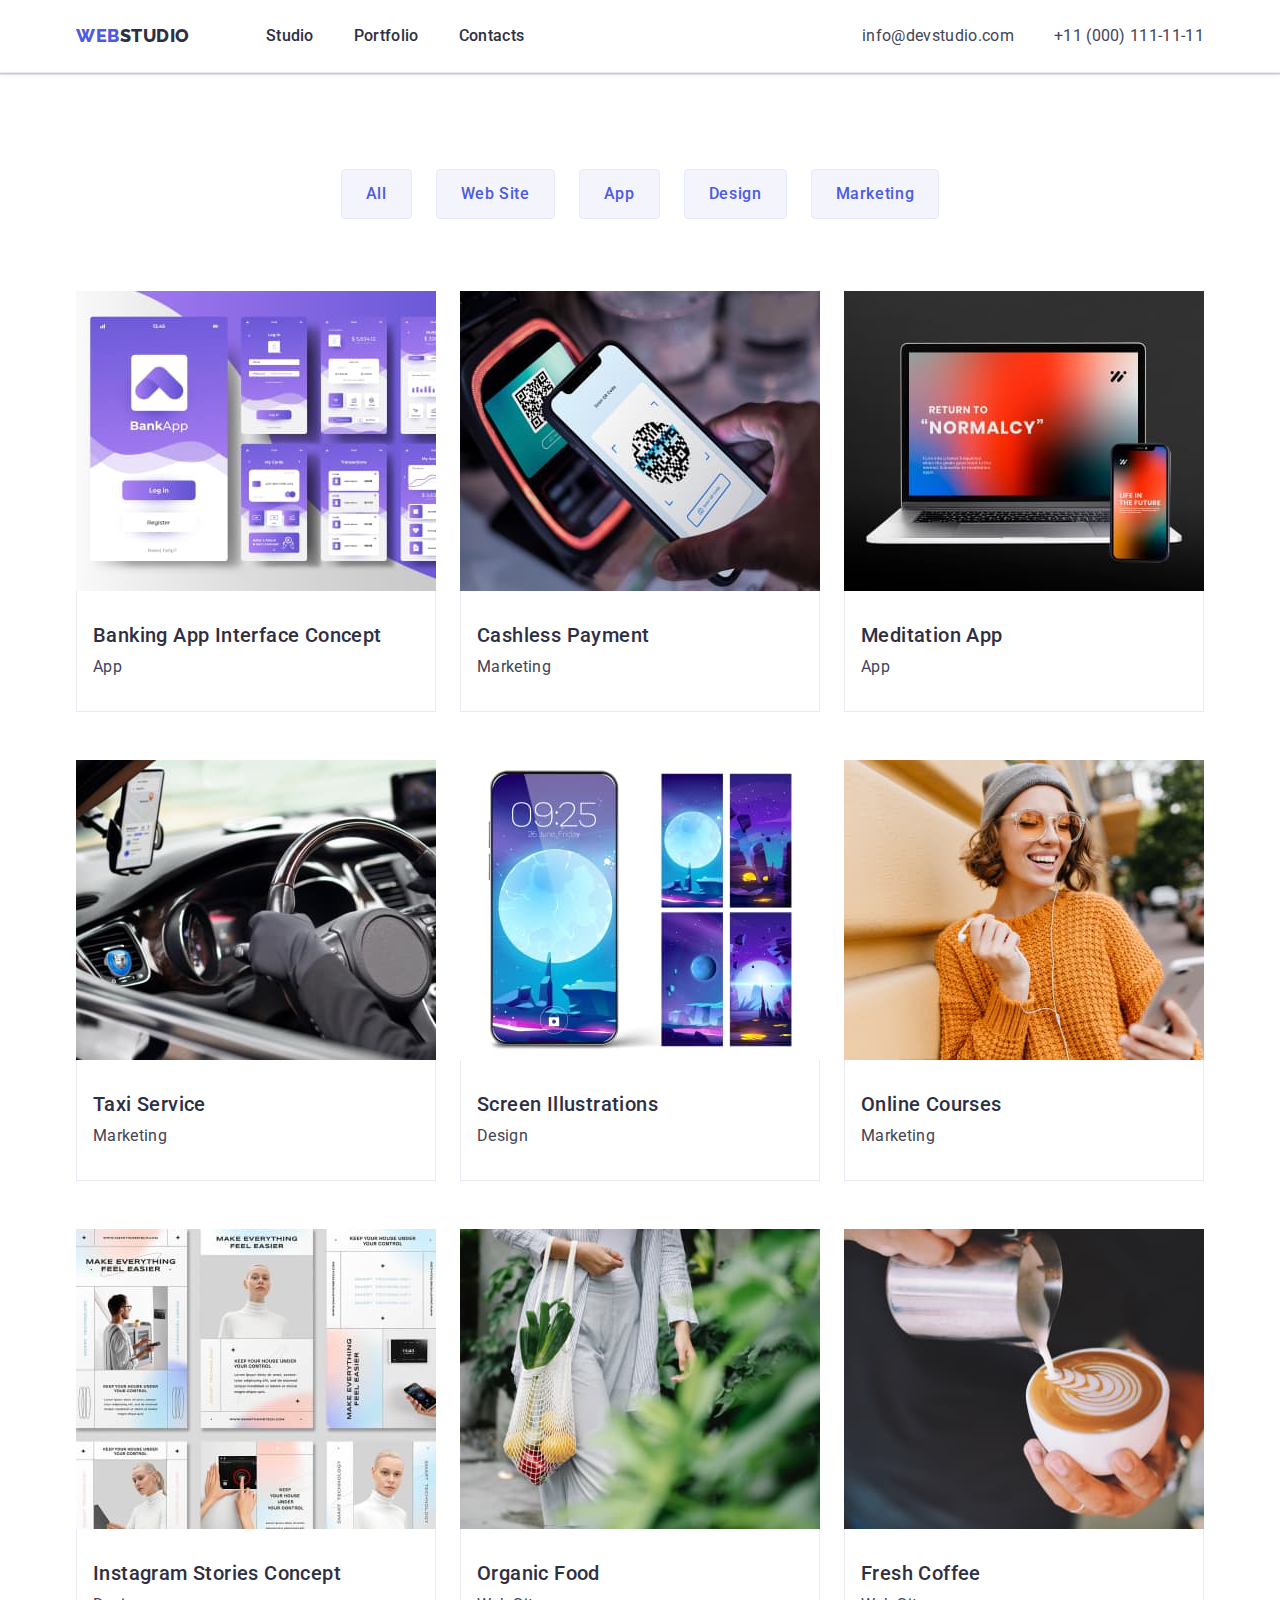
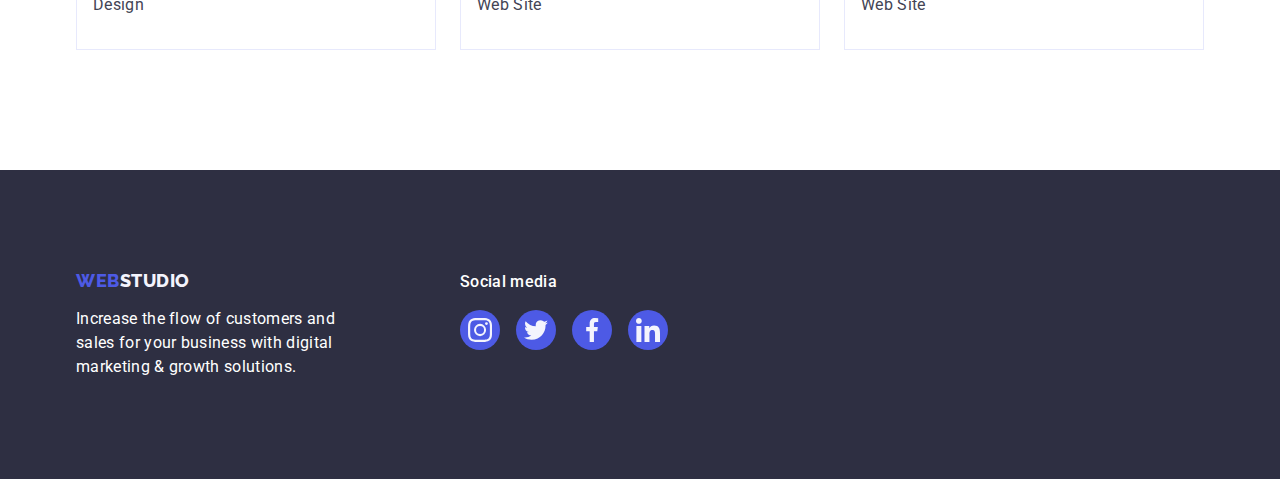
==== portfolio.html @ ccfcde5a "Initial commit" ====
<!DOCTYPE html>
<html lang="en">
  <head>
    <meta charset="UTF-8" />
    <meta http-equiv="X-UA-Compatible" content="IE=edge" />
    <meta name="viewport" content="width=device-width, initial-scale=1.0" />
    <title>Document</title>
    <link
      href="https://cdnjs.cloudflare.com/ajax/libs/modern-normalize/1.1.0/modern-normalize.min.css"
      rel="stylesheet"
    />
    <link rel="preconnect" href="https://fonts.googleapis.com" />
    <link rel="preconnect" href="https://fonts.gstatic.com" crossorigin />
    <link
      href="https://fonts.googleapis.com/css2?family=Raleway:wght@800&family=Roboto:wght@400;500;700;900&display=swap"
      rel="stylesheet"
    />
    <link rel="stylesheet" href="./css/styles.css" />
  </head>
  <body>
    <header class="page-header">
      <div class="container nav-auth">
        <nav class="nav-auth">
          <a href="./index.html" class="logo link">
            Web<span class="logosp">Studio</span></a
          >
          <ul class="site-nav list">
            <li class="item">
              <a href="./index.html" class="navigation link">Studio</a>
            </li>

            <li class="item">
              <a href="./portfolio.html" class="navigation link">Portfolio</a>
            </li>
            <li class="item">
              <a href="" class="navigation link">Contacts</a>
            </li>
          </ul>
        </nav>
        <address class="nav-auth add">
          <ul class="auth-nav list">
            <li class="item">
              <a href="mailto:info@devstudio.com" class="auth link"
                >info@devstudio.com</a
              >
            </li>
            <li class="item">
              <a href="tel:+110001111111" class="auth link"
                >+11 (000) 111-11-11</a
              >
            </li>
          </ul>
        </address>
      </div>
    </header>
    <!-- Main-сontent  -->
    <main>
      <section class="section-main-portfolio">
        <div class="container">
          <h1 class="visually-hidden">Filters</h1>
          <ul class="list-button list">
            <li><button type="button" class="filters-button">All</button></li>
            <li>
              <button type="button" class="filters-button">Web Site</button>
            </li>
            <li><button type="button" class="filters-button">App</button></li>
            <li>
              <button type="button" class="filters-button">Design</button>
            </li>
            <li>
              <button type="button" class="filters-button">Marketing</button>
            </li>
          </ul>

          <ul class="portfolio-list list">
            <li class="item">
              <a href="" class="photo-link link">
                <img
                  class="image"
                  src="./images/portfolio/portfolio-Banking-App.jpg"
                  alt="App Interface"
                  width="360"
                  height="300"
                />
                <div class="application-categories">
                  <h2 class="portfolioname">Banking App Interface Concept</h2>
                  <p class="portfolioparagraph">App</p>
                </div>
              </a>
            </li>
            <li class="item">
              <a href="" class="photo-link link"
                ><img
                  class="image"
                  src="./images/portfolio/portfolio-Payment.jpg"
                  alt="Payment"
                  width="360"
                  height="300"
                />
                <div class="application-categories">
                  <h2 class="portfolioname">Cashless Payment</h2>
                  <p class="portfolioparagraph">Marketing</p>
                </div></a
              >
            </li>
            <li class="item">
              <a href="" class="photo-link link"
                ><img
                  class="image"
                  src="./images/portfolio/portfolio-Meditation-App.jpg"
                  alt="App Meditation"
                  width="360"
                  height="300"
                />
                <div class="application-categories">
                  <h2 class="portfolioname">Meditation App</h2>
                  <p class="portfolioparagraph">App</p>
                </div></a
              >
            </li>
            <li class="item">
              <a href="" class="photo-link link"
                ><img
                  class="image"
                  src="./images/portfolio/portfolio-Taxi-Service.jpg"
                  alt="Taxi Service"
                  width="360"
                  height="300"
                />
                <div class="application-categories">
                  <h2 class="portfolioname">Taxi Service</h2>
                  <p class="portfolioparagraph">Marketing</p>
                </div></a
              >
            </li>
            <li class="item">
              <a href="" class="photo-link link"
                ><img
                  class="image"
                  src="./images/portfolio/portfolio-Screen.jpg"
                  alt="Screen Illustrations"
                  width="360"
                  height="300"
                />
                <div class="application-categories">
                  <h2 class="portfolioname">Screen Illustrations</h2>
                  <p class="portfolioparagraph">Design</p>
                </div></a
              >
            </li>
            <li class="item">
              <a href="" class="photo-link link"
                ><img
                  class="image"
                  src="./images/portfolio/portfolio-Courses.jpg"
                  alt="Courses"
                  width="360"
                  height="300"
                />
                <div class="application-categories">
                  <h2 class="portfolioname">Online Courses</h2>
                  <p class="portfolioparagraph">Marketing</p>
                </div></a
              >
            </li>
            <li class="item">
              <a href="" class="photo-link link"
                ><img
                  class="image"
                  src="./images/portfolio/portfolio-Instagram-Stories.jpg"
                  alt="Instagram Stories"
                  width="360"
                  height="300"
                />
                <div class="application-categories">
                  <h2 class="portfolioname">Instagram Stories Concept</h2>
                  <p class="portfolioparagraph">Design</p>
                </div></a
              >
            </li>
            <li class="item">
              <a href="" class="photo-link link"
                ><img
                  class="image"
                  src="./images/portfolio/portfolio-Food.jpg"
                  alt="Food"
                  width="360"
                  height="300"
                />
                <div class="application-categories">
                  <h2 class="portfolioname">Organic Food</h2>
                  <p class="portfolioparagraph">Web Site</p>
                </div></a
              >
            </li>
            <li class="item">
              <a href="" class="photo-link link"
                ><img
                  class="image"
                  src="./images/portfolio/portfolio-Coffee.jpg"
                  alt="Coffee"
                  width="360"
                />
                <div class="application-categories">
                  <h2 class="portfolioname">Fresh Coffee</h2>
                  <p class="portfolioparagraph">Web Site</p>
                </div></a
              >
            </li>
          </ul>
        </div>
      </section>
    </main>

    <!-- footer  -->
    <footer class="footer">
      <div class="container footer-container">
        <div class="one-footer-container">
          <a href="./index.html" class="footer-logo link"
            >Web<span class="footer-span">Studio</span></a
          >
          <p class="footer-paragraph">
            Increase the flow of customers and sales for your business with
            digital marketing & growth solutions.
          </p>
        </div>
        <div class="social-container">
          <p class="social-footer">Social media</p>
          <ul class="list-icon-footer list">
            <li class="footer-list-icon">
              <a href="" class="icon-footer link">
                <svg class="icon-company-footer" width="24" height="24">
                  <use href="./images/icons.svg#instagram"></use>
                </svg>
              </a>
            </li>
            <li class="footer-list-icon">
              <a href="" class="icon-footer link">
                <svg class="icon-company-footer" width="24" height="24">
                  <use class="" href="./images/icons.svg#twitter"></use>
                </svg>
              </a>
            </li>
            <li class="footer-list-icon">
              <a href="" class="icon-footer link">
                <svg class="icon-company-footer" width="24" height="24">
                  <use href="./images/icons.svg#facebook"></use>
                </svg>
              </a>
            </li>
            <li class="footer-list-icon">
              <a href="" class="icon-footer link">
                <svg class="icon-company-footer" width="24" height="24">
                  <use href="./images/icons.svg#linkedin"></use>
                </svg>
              </a>
            </li>
          </ul>
        </div>
      </div>
    </footer>
  </body>
</html>
---- css/styles.css ----
:root {
  /* білий колір і задивка стор #ffffff */
  --white-kolor: #ffffff;

  /* колір основного тексту і заливка  #2E2F42 */
  --title-text-color: #2e2f42;

  /* колір другорядного тексту #434455 */
  --secondary-text-color: #434455;

  /* синя кнопка і веб IRIS color #4D5AE5 */
  --iris-web: #4d5ae5;
  /* button for portfolio#404BBF */
  --ocean-color: #404bbf;
  /* hover and focus */
  --hover-focus: #404bbf;
  /* colors footer studio  #F4F4FD;*/
  --color-text-p: #f4f4fd;
  /* border #E7E9FC */
  --border-button: #e7e9fc;
  /* icon color  #f4f4fd */
  --icona-fill: #f4f4fd;
  /* color #8e8f99 */
  --light-stele: #8e8f99;
}

body {
  background-color: #ffffff;
  color: var(--secondary-text-color);
  font-family: 'Roboto', sans-serif;
}

h1,
h2,
h3,
p {
  margin-top: 0;
  margin-bottom: 0;
}

ul,
ol {
  margin-top: 0;
  margin-bottom: 0;
  margin-left: 0;
}

img {
  display: block;
}

/* утиліти */

.link {
  text-decoration: none;
}
.list {
  list-style: none;
  /*  */
  padding: 0;
  margin: 0;
}
.container {
  margin-left: auto;
  margin-right: auto;
  width: 1158px;
  padding-left: 15px;
  padding-right: 15px;
  /* outline: 2px solid tomato; */
}

.visually-hidden {
  position: absolute;
  white-space: nowrap;
  width: 1px;
  height: 1px;
  overflow: hidden;
  border: 0;
  padding: 0;
  clip: rect(0 0 0 0);
  clip-path: inset(50%);
  margin: -1px;
}

/* section */
.section {
  padding-top: 120px;
  padding-bottom: 120px;
}
.no-padding {
  padding-top: 0;
  padding-bottom: 0;
}

/*  хедер логотип */
.logo {
  display: block;
  padding-top: 24px;
  padding-bottom: 24px;
  margin-right: 76px;

  color: var(--iris-web);
  font-family: 'Raleway', sans-serif;
  font-weight: 800;
  font-size: 18px;
  line-height: 1.17;
  align-items: center;
  letter-spacing: 0.03em;
  text-transform: uppercase;
}

.logosp {
  color: var(--title-text-color);
}

/* navigation header */

/* задаєм гнучкості контейнеру */
.site-nav {
  display: flex;
  gap: 40px;
}

/* надаєм значення всім крім останнього( крайня геометрія)  
.site-nav .item:not(:last-child) {
  margin-right: 40px;
} */

/* олдівський метод (сусідство) */
/* .site-nav .item + .item {
  margin-left: 40px;
} */

.navigation {
  display: block;
  padding-top: 24px;
  padding-bottom: 24px;

  color: var(--title-text-color);
  font-weight: 500;
  font-size: 16px;
  line-height: 1.5;
  letter-spacing: 0.02em;
}

.navigation:hover,
.navigation:focus {
  color: var(--hover-focus);
}

.add {
  font-style: normal;
  margin-left: auto;
}

.auth-nav {
  display: flex;
  gap: 40px;
}
/* .auth-nav .item + .item {
  margin-left: 40px;
} */
.auth {
  display: block;
  padding-top: 24px;
  padding-bottom: 24px;

  color: var(--secondary-text-color);
  font-size: 16px;
  line-height: 1.5;
  letter-spacing: 0.02em;
}
.auth:focus,
.auth:hover {
  color: var(--hover-focus);
}

.nav-auth {
  display: flex;
  align-items: center;
}

/* page-header */
.page-header {
  background-color: var(--white-kolor);
  border-bottom: 1px solid #e7e9fc;
  box-shadow: 0px 2px 1px rgba(46, 47, 66, 0.08),
    0px 1px 1px rgba(46, 47, 66, 0.16), 0px 1px 6px rgba(46, 47, 66, 0.08);
}

/* section1 (hero) */

.hero {
  max-width: 1440px;
  height: 600px;

  background-image: linear-gradient(
      rgba(46, 47, 66, 0.7),
      rgba(46, 47, 66, 0.7)
    ),
    url(../images/doing/people-office-hero.jpg);
  margin: 0 auto;

  /* не зменшується при стисканні сторінки  */
  background-size: cover;
  /* не повторяється при стисканні сторінки */
  background-repeat: no-repeat;
  /* розміщення центру картинки  по центру блока  */
  background-position: center;

  background-color: var(--title-text-color);
  text-align: center;
  padding: 188px 0 188px 0;
}

.hero-name {
  color: var(--white-kolor);
  font-weight: 700;
  font-size: 56px;
  line-height: 1.07;
  text-align: center;
  letter-spacing: 0.02em;
  /*  */
  margin-top: 0;
  margin-bottom: 48px;
  max-width: 496px;
  margin-left: auto;
  margin-right: auto;
}

.hero-button {
  background-color: var(--iris-web);
  color: var(--white-kolor);
  font-family: 'Roboto', sans-serif;
  font-weight: 500;
  font-size: 16px;
  line-height: 1.5;
  letter-spacing: 0.04em;
  cursor: pointer;
  /*  */
  display: block;
  text-align: center;
  border: none;
  padding: 16px 36px;
  min-width: 169px;
  height: 56px;
  margin-left: auto;
  margin-right: auto;
  border-radius: 4px;
  box-shadow: 0px 4px 4px rgba(0, 0, 0, 0.15);
}

.hero-button:focus,
.hero-button:hover {
  background-color: var(--hover-focus);
}

/* section 2 */

.section-two {
  padding: 188px 0 188px 0;
}

.h-hidden {
  color: var(--title-text-color);
  font-style: normal;
}

/* svg image */

.icon-bg {
  display: flex;
  justify-content: center;
  align-items: center;
  height: 112px;

  background-color: var(--color-text-p);
  border-radius: 4px;
  margin-bottom: 8px;
}

.list-combination {
  width: 264px;
  flex-basis: calc((100% - 72px) / 4);
}

.list-section-two {
  display: flex;
  gap: 24px;
}

/* .list-section-two .item + .item {
  margin-left: 28px;
} */

.list-title {
  color: var(--title-text-color);
  font-weight: 500;
  font-size: 20px;
  line-height: 1.2;
  letter-spacing: 0.02em;
  /*  */
  margin-top: 0;
  margin-bottom: 8px;
}
.list-paragraph {
  color: var(--secondary-text-color);
  font-size: 16px;
  line-height: 1.5;
  letter-spacing: 0.02em;
  /*  */
  margin-top: 0;
  margin-bottom: 0;
}

/* іконка вище svg */
/* .list-combination::before {
  content: "";
  display: block;
  height: 112px;
  width: 264px;
  background-color: var(--color-text-p);
  

  background-repeat: no-repeat;
  background-position: center;
  background-size: 64px;
}

.icon-antena::before {
  background-image: url(../images/icons-svg/antenna.svg);
}

.icon-cloc::before {
  background-image: url(../images/icons-svg/clock.svg);
}

.icon-diagram::before {
  background-image: url(../images/icons-svg/diagram.svg);
}

.icon-astronaut::before {
  background-image: url(../images/icons-svg/astronaut.svg);
} */

/* section3 */

.aboutus {
  padding-top: 0;
}
.aboutus-name {
  margin-bottom: 72px;

  color: var(--title-text-color);
  font-weight: 700;
  font-size: 36px;
  line-height: 1.11;
  text-align: center;
  letter-spacing: 0.02em;
  text-transform: capitalize;
  /*  */
  margin-top: 0;
  margin-bottom: 72px;
}

.list-card {
  display: flex;
  gap: 24px;
}

.list-lists {
  border: 1px solid #e7e9fc;
  width: 360px;
  flex-basis: calc((100% - 48px) / 3);
}

/* section4 */

.list-people {
  display: flex;
  gap: 24px;
}

.team {
  background-color: var(--color-text-p);
}
.team-list {
  box-shadow: 0px 1px 6px rgba(46, 47, 66, 0.08),
    0px 1px 1px rgba(46, 47, 66, 0.16), 0px 2px 1px rgba(46, 47, 66, 0.08);
  background-color: var(--white-kolor);
  flex-basis: calc((100% - 72px) / 4);

  border-radius: 0 0 4px 4px;
}

.team-our {
  color: var(--title-text-color);
  font-weight: 700;
  font-size: 36px;
  line-height: 1.11;
  text-align: center;
  letter-spacing: 0.02em;
  text-transform: capitalize;
  margin-top: 0;
  margin-bottom: 72px;
}

.data {
  padding: 32px 0;
}

.team-name {
  text-align: center;
  color: var(--title-text-color);
  font-weight: 500;
  font-size: 20px;
  line-height: 1.2;
  text-align: center;
  letter-spacing: 0.02em;
  margin-top: 0;
  margin-bottom: 8px;
}
.team-paragraph {
  text-align: center;
  color: var(--secondary-text-color);
  font-size: 16px;
  line-height: 1.5;
  text-align: center;
  letter-spacing: 0.02em;
  margin-top: 0;

  margin-bottom: 8px;
}

.icona {
  fill: var(--icona-fill);
}

.lisct-icon {
  width: 40px;
  height: 40px;
}

.social-icon {
  fill: var(--icona-fill);
}

.link-icon {
  display: flex;
  justify-content: center;
  align-items: center;
  width: 40px;
  height: 40px;
  border-radius: 50%;
  background-color: var(--iris-web);
  cursor: pointer;
}

.link-icon:hover,
.link-icon:focus {
  background-color: var(--ocean-color);
}

.social-list {
  display: flex;
  gap: 24px;
  justify-content: center;
}

/* section 5 */

.customers-name {
  color: var(--title-text-color);
  font-style: normal;
  font-weight: 700;
  font-size: 36px;
  line-height: 1.1;
  text-align: center;
  letter-spacing: 0.02em;
  margin-bottom: 72px;
}

.list-logotype-company {
  display: flex;
  gap: 24px;
}

.company-list {
  width: calc((100% - 120px) / 6);
  height: 88px;
}

.company-icon-link {
  display: flex;
  width: 168px;
  /* height: 88px; */
  height: 100%;
  width: 100%;
  justify-content: center;
  align-items: center;
  border: 1px solid var(--light-stele);
  border-radius: 4px;
  color: var(--light-stele);
}
.company-icon-link:hover,
.company-icon-link:focus {
  color: var(--hover-focus);
  border-color: var(--hover-focus);
}

.company-icon {
  /* fill: var(--light-stele); */
  fill: currentColor;
}

.company-icon:hover,
.company-icon:focus {
  fill: var(--hover-focus);
}

/*---- FOOTER---- */

.footer {
  background-color: var(--title-text-color);
  padding-top: 100px;
  padding-bottom: 100px;
}
.one-footer-container {
  margin-right: 120px;
}
.footer-container {
  display: flex;
  align-items: baseline;
}

.footer-logo {
  display: inline-block;
  margin-bottom: 16px;

  color: var(--iris-web);
  font-family: 'Raleway', sans-serif;
  font-weight: 800;
  font-size: 18px;
  line-height: 1.17;
  /* display: flex; */
  align-items: center;
  letter-spacing: 0.03em;
  text-transform: uppercase;
  padding-top: 0;
  padding-bottom: 0;
}

.footer-span {
  color: var(--color-text-p);
}

.footer-paragraph {
  display: flex;
  color: var(--white-kolor);
  font-size: 16px;
  line-height: 1.5;
  letter-spacing: 0.02em;
  margin-top: 0;
  margin-bottom: 0;
  max-width: 264px;
}

/* div social */

.social-footer {
  color: var(--white-kolor);
  font-style: normal;
  font-weight: 500;
  font-size: 16px;
  line-height: 1.5;
  letter-spacing: 0.02em;
  margin-bottom: 16px;
}

.footer-list-icon {
  width: 40px;
  height: 40px;
}

.list-icon-footer {
  display: flex;
  gap: 16px;
}

.icon-company-footer {
  fill: var(--icona-fill);
}

.icon-footer {
  display: flex;
  justify-content: center;
  align-items: center;
  width: 100%;
  height: 100%;
  border-radius: 50%;
  background-color: #4d5ae5;
}

.icon-footer:hover,
.icon-footer:focus {
  background-color: #31d0aa;
}

/* PORTFOLIO */
/* button */

.section-main-portfolio {
  padding: 96px 0 120px 0;
}

.list-button {
  display: flex;
  justify-content: center;
  column-gap: 24px;
  margin-bottom: 72px;
}

.filters-button {
  display: block;
  padding: 12px 24px;
  border-radius: 4px;
  border: 1px solid var(--border-button);

  background-color: var(--color-text-p);
  color: var(--iris-web);
  font-family: 'Roboto', sans-serif;
  font-weight: 500;
  font-size: 16px;
  line-height: 1.5;
  align-items: center;
  letter-spacing: 0.04em;
  cursor: pointer;
}
.filters-button:hover,
.filters-button:focus {
  background-color: var(--ocean-color);
  color: var(--white-kolor);
  border-color: transparent;
  box-shadow: 0px 3px 1px rgba(0, 0, 0, 0.1), 0px 2px 1px rgba(0, 0, 0, 0.08),
    0px 2px 2px rgba(0, 0, 0, 0.12);
}

/* .list-button .filters-button + .filters-button {
  margin-left: 24px;
} */

.portfolio-list {
  display: flex;
  row-gap: 48px;
  column-gap: 24px;

  flex-wrap: wrap;
}
.portfolio-list .item {
  /* width: 360px; */
  width: calc((100% - 48px) / 3);
}

.photo-link {
  display: block;
}

.photo-link:hover,
.photo-link:focus {
  box-shadow: 0px 1px 6px rgba(46, 47, 66, 0.08),
    0px 1px 1px rgba(46, 47, 66, 0.16), 0px 2px 1px rgba(46, 47, 66, 0.08);
}

/* кожний третій елемент 
 .portfolio-list .item.item:not(:nth-child(3n)) {
  margin-right: 24px; 
} */

/* останні 3 ел */
.portfolio-list .item.item:nth-last-child(-n + 3) {
  margin-bottom: 0;
}

.application-categories {
  padding: 32px 16px;
  border: 1px solid #e7e9fc;
  border-top: none;
}

.portfolioname {
  margin-bottom: 0;
  margin-top: 0;
  margin-bottom: 8px;

  color: var(--title-text-color);
  font-weight: 500;
  font-size: 20px;
  line-height: 1.2;
  letter-spacing: 0.02em;
}
.portfolioparagraph {
  margin-bottom: 0;
  margin-top: 0;

  color: var(--secondary-text-color);
  font-size: 16px;
  line-height: 1.5;
  letter-spacing: 0.02em;
}
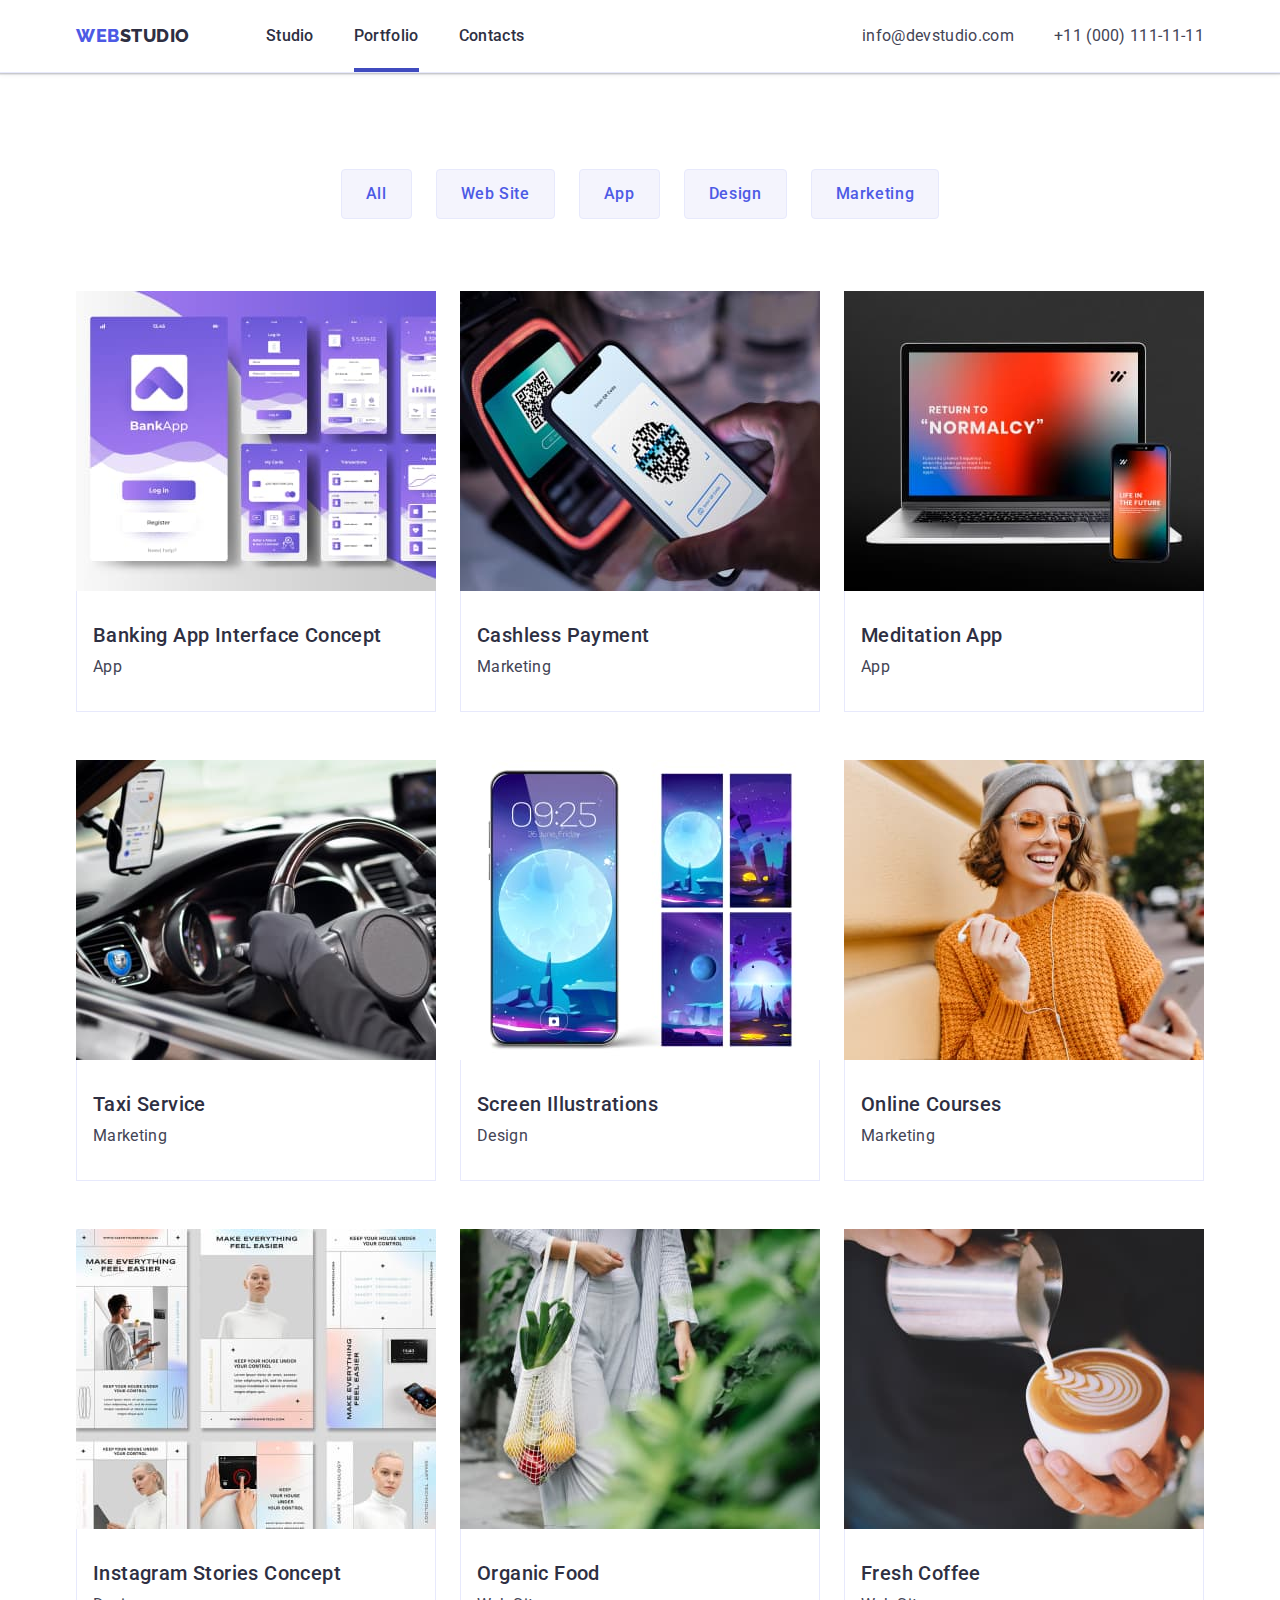
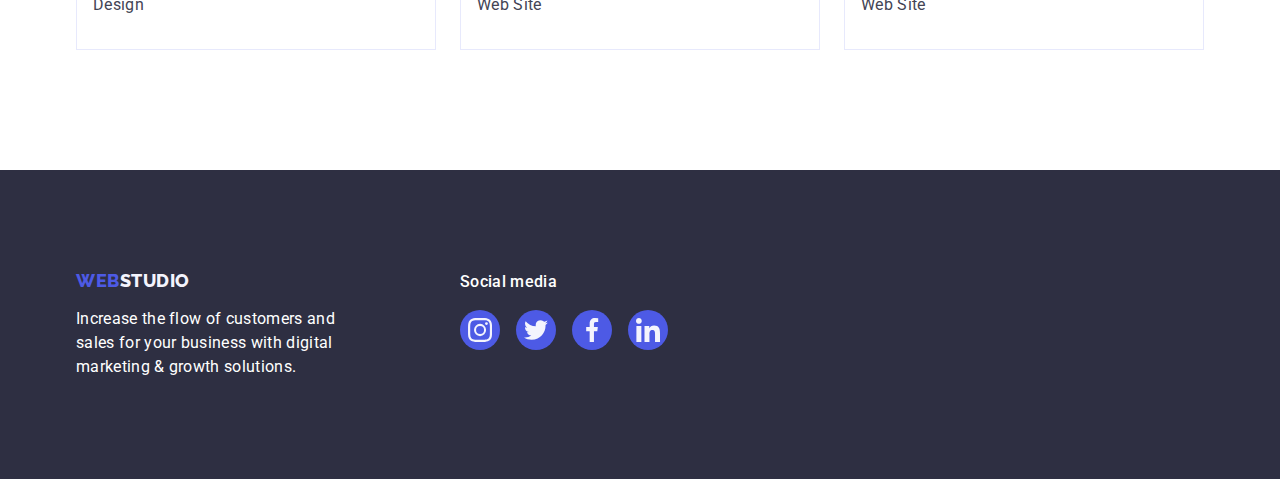
==== commit 63971298: "one push" ====
--- a/portfolio.html
+++ b/portfolio.html
@@ -30,7 +30,9 @@
             </li>
 
             <li class="item">
-              <a href="./portfolio.html" class="navigation link">Portfolio</a>
+              <a href="./portfolio.html" class="navigation portfolio-after link"
+                >Portfolio</a
+              >
             </li>
             <li class="item">
               <a href="" class="navigation link">Contacts</a>
@@ -73,15 +75,22 @@
           </ul>
 
           <ul class="portfolio-list list">
-            <li class="item">
+            <li class="portfolio-team-list item">
               <a href="" class="photo-link link">
-                <img
-                  class="image"
-                  src="./images/portfolio/portfolio-Banking-App.jpg"
-                  alt="App Interface"
-                  width="360"
-                  height="300"
-                />
+                <div class="portfolio-team-wrapper">
+                  <img
+                    src="./images/portfolio/portfolio-Banking-App.jpg"
+                    alt="App Interface"
+                    width="360"
+                    height="300"
+                  />
+                  <p class="overlay">
+                    14 Stylish and User-Friendly App Design Concepts · Task
+                    Manager App · Calorie Tracker App · Exotic Fruit Ecommerce
+                    App · Cloud Storage App
+                  </p>
+                </div>
+
                 <div class="application-categories">
                   <h2 class="portfolioname">Banking App Interface Concept</h2>
                   <p class="portfolioparagraph">App</p>
@@ -91,7 +100,6 @@
             <li class="item">
               <a href="" class="photo-link link"
                 ><img
-                  class="image"
                   src="./images/portfolio/portfolio-Payment.jpg"
                   alt="Payment"
                   width="360"
@@ -106,7 +114,6 @@
             <li class="item">
               <a href="" class="photo-link link"
                 ><img
-                  class="image"
                   src="./images/portfolio/portfolio-Meditation-App.jpg"
                   alt="App Meditation"
                   width="360"
@@ -121,7 +128,6 @@
             <li class="item">
               <a href="" class="photo-link link"
                 ><img
-                  class="image"
                   src="./images/portfolio/portfolio-Taxi-Service.jpg"
                   alt="Taxi Service"
                   width="360"
@@ -136,7 +142,6 @@
             <li class="item">
               <a href="" class="photo-link link"
                 ><img
-                  class="image"
                   src="./images/portfolio/portfolio-Screen.jpg"
                   alt="Screen Illustrations"
                   width="360"
@@ -151,7 +156,6 @@
             <li class="item">
               <a href="" class="photo-link link"
                 ><img
-                  class="image"
                   src="./images/portfolio/portfolio-Courses.jpg"
                   alt="Courses"
                   width="360"
@@ -166,7 +170,6 @@
             <li class="item">
               <a href="" class="photo-link link"
                 ><img
-                  class="image"
                   src="./images/portfolio/portfolio-Instagram-Stories.jpg"
                   alt="Instagram Stories"
                   width="360"
--- a/css/styles.css
+++ b/css/styles.css
@@ -10,18 +10,30 @@
 
   /* синя кнопка і веб IRIS color #4D5AE5 */
   --iris-web: #4d5ae5;
+
   /* button for portfolio#404BBF */
   --ocean-color: #404bbf;
+
   /* hover and focus */
   --hover-focus: #404bbf;
+
   /* colors footer studio  #F4F4FD;*/
   --color-text-p: #f4f4fd;
+
   /* border #E7E9FC */
   --border-button: #e7e9fc;
+
   /* icon color  #f4f4fd */
   --icona-fill: #f4f4fd;
+
   /* color #8e8f99 */
   --light-stele: #8e8f99;
+
+  /* transition-duration 250ms */
+  --transition-duration: 250ms;
+
+  /* timing-function */
+  --timing-function: cubic-bezier(0.4, 0, 0.2, 1);
 }
 
 body {
@@ -135,12 +147,16 @@
   display: block;
   padding-top: 24px;
   padding-bottom: 24px;
-
+  position: relative;
   color: var(--title-text-color);
   font-weight: 500;
   font-size: 16px;
   line-height: 1.5;
   letter-spacing: 0.02em;
+
+  transition-property: color;
+  transition-duration: var(--transition-duration);
+  transition-timing-function: var(--timing-function);
 }
 
 .navigation:hover,
@@ -169,6 +185,10 @@
   font-size: 16px;
   line-height: 1.5;
   letter-spacing: 0.02em;
+
+  transition-property: color;
+  transition-duration: var(--transition-duration);
+  transition-timing-function: var(--timing-function);
 }
 .auth:focus,
 .auth:hover {
@@ -178,6 +198,35 @@
 .nav-auth {
   display: flex;
   align-items: center;
+}
+
+/* studio after */
+
+.studio-after::after {
+  content: '';
+  position: absolute;
+  display: block;
+  bottom: 0;
+  left: 0;
+  width: 100%;
+  height: 4px;
+
+  background: var(--ocean-color);
+  border-radius: 2px;
+}
+
+/* portfolio-after */
+
+.portfolio-after::after {
+  content: '';
+  position: absolute;
+  display: block;
+  left: 0;
+  bottom: 0;
+  width: 100%;
+  height: 4px;
+  background-color: var(--ocean-color);
+  background-repeat: 2px;
 }
 
 /* page-header */
@@ -248,6 +297,10 @@
   margin-right: auto;
   border-radius: 4px;
   box-shadow: 0px 4px 4px rgba(0, 0, 0, 0.15);
+
+  transition-property: background;
+  transition-duration: var(--transition-duration);
+  transition-timing-function: var(--timing-function);
 }
 
 .hero-button:focus,
@@ -454,6 +507,10 @@
   border-radius: 50%;
   background-color: var(--iris-web);
   cursor: pointer;
+
+  transition-property: background;
+  transition-duration: var(--transition-duration);
+  transition-timing-function: var(--timing-function);
 }
 
 .link-icon:hover,
@@ -501,6 +558,10 @@
   border: 1px solid var(--light-stele);
   border-radius: 4px;
   color: var(--light-stele);
+
+  transition-property: color, border-color;
+  transition-duration: var(--transition-duration);
+  transition-timing-function: var(--timing-function);
 }
 .company-icon-link:hover,
 .company-icon-link:focus {
@@ -599,12 +660,97 @@
   height: 100%;
   border-radius: 50%;
   background-color: #4d5ae5;
+
+  transition-property: background;
+  transition-duration: var(--transition-duration);
+  transition-timing-function: var(--timing-function);
 }
 
 .icon-footer:hover,
 .icon-footer:focus {
   background-color: #31d0aa;
 }
+
+/* ----- Modal window ----- */
+
+.backdrop {
+  position: fixed;
+  top: 0;
+  left: 0;
+  z-index: 200;
+  width: 100%;
+  height: 100%;
+  background-color: rgba(46, 47, 66, 0.4);
+
+  transition-property: opacity, visibility;
+  transition-duration: var(--transition-duration), var(--transition-duration);
+  transition-timing-function: var(--timing-function), var(--timing-function);
+}
+
+.backdrop.is-hidden {
+  /* буде повністю прозорий */
+  opacity: 0;
+  /* щоб приховати вікно */
+  visibility: hidden;
+  /* кліки мишки проходять крізь елемент */
+  pointer-events: none;
+}
+
+.modal {
+  position: absolute;
+  top: 50%;
+  left: 50%;
+  transform: translate(-50%, -50%);
+
+  width: 408px;
+  height: 576px;
+  background-color: #fcfcfc;
+  box-shadow: 0px 1px 1px rgba(0, 0, 0, 0.14), 0px 1px 3px rgba(0, 0, 0, 0.12),
+    0px 2px 1px rgba(0, 0, 0, 0.2);
+  border-radius: 4px;
+}
+
+.button-window {
+  position: absolute;
+  top: 24px;
+  right: 24px;
+
+  padding: 0;
+  border: none;
+  background-color: #e7e9fc;
+  display: flex;
+  justify-content: center;
+  align-items: center;
+  cursor: pointer;
+
+  border-radius: 50%;
+  border: 1px solid rgba(0, 0, 0, 0.1);
+  width: 24px;
+  height: 24px;
+
+  transition-property: background;
+  transition-duration: var(--transition-duration);
+  transition-timing-function: var(--timing-function);
+}
+
+.button-window:hover,
+.button-window:focus {
+  background-color: var(--ocean-color);
+}
+
+.icon-button-close {
+  fill: #2e2f42;
+
+  transition-property: fill;
+  transition-duration: var(--transition-duration);
+  transition-timing-function: var(--timing-function);
+}
+
+.button-window:hover .icon-button-close,
+.button-window:focus .icon-button-close {
+  fill: var(--white-kolor);
+}
+/* ----- Modal window ----- */
 
 /* PORTFOLIO */
 /* button */
@@ -635,7 +781,12 @@
   align-items: center;
   letter-spacing: 0.04em;
   cursor: pointer;
-}
+
+  transition-property: background, color, border-color, box-shadow;
+  transition-duration: var(--transition-duration);
+  transition-timing-function: var(--timing-function);
+}
+
 .filters-button:hover,
 .filters-button:focus {
   background-color: var(--ocean-color);
@@ -707,3 +858,37 @@
   line-height: 1.5;
   letter-spacing: 0.02em;
 }
+/* ------- overlay------ */
+
+.portfolio-team-wrapper {
+  position: relative;
+  overflow: hidden;
+}
+
+.overlay {
+  position: absolute;
+  top: 0;
+  left: 0;
+  width: 100%;
+  height: 100%;
+  transform: translate(0, 100%);
+
+  background-color: #4d5ae5;
+  color: var(--color-text-p);
+  padding: 40px 32px 0 32px;
+  font-style: normal;
+  font-size: 16px;
+  line-height: 1.5;
+  letter-spacing: 0.02em;
+
+  transition-property: transform;
+  transition-duration: var(--transition-duration);
+  transition-timing-function: var(--timing-function);
+}
+
+.photo-link:hover .overlay,
+.photo-link:focus .overlay {
+  transform: translate(0, 0);
+  transition-duration: var(--transition-duration);
+  transition-timing-function: var(--timing-function);
+}
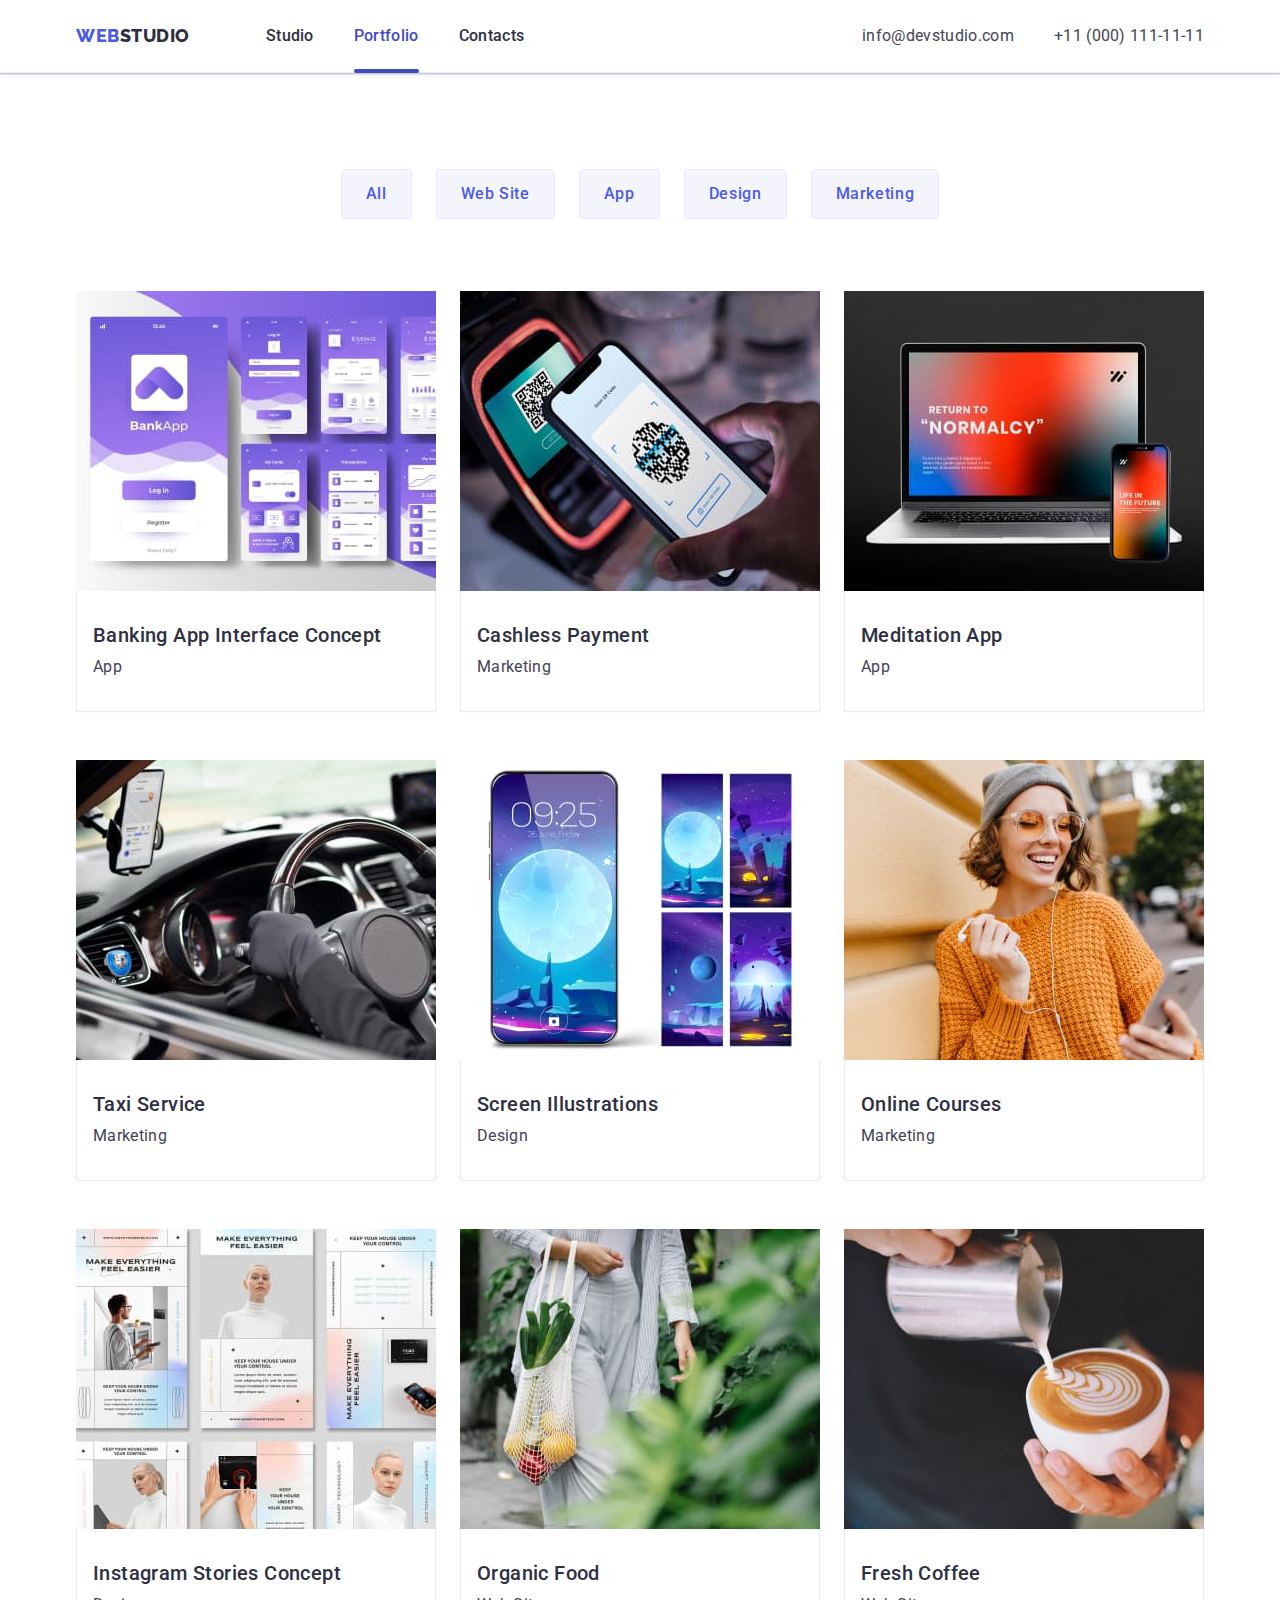
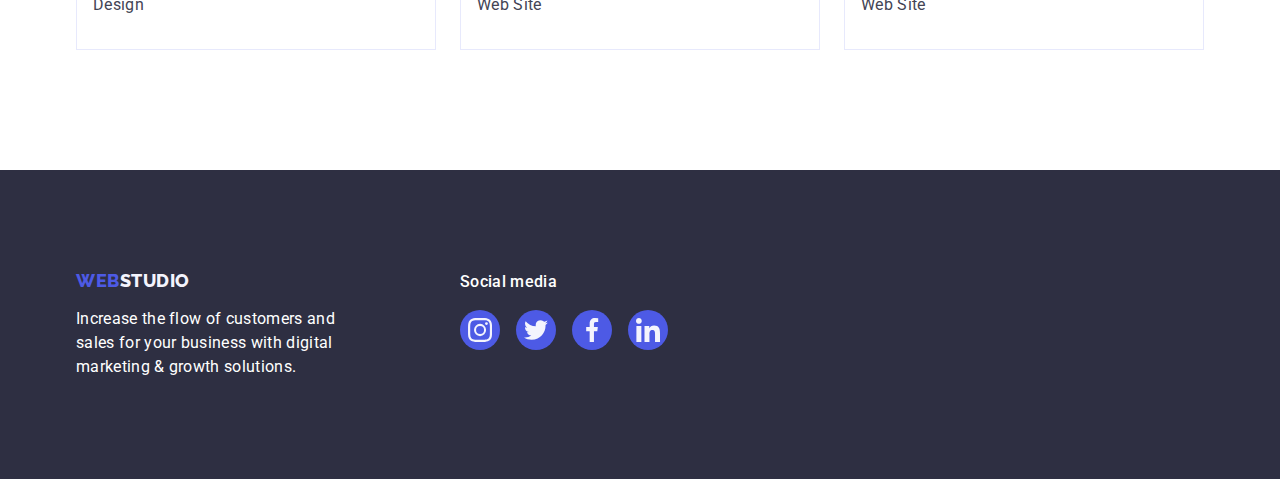
==== commit 83aba30d: "fixed current" ====
--- a/portfolio.html
+++ b/portfolio.html
@@ -30,7 +30,7 @@
             </li>
 
             <li class="item">
-              <a href="./portfolio.html" class="navigation portfolio-after link"
+              <a href="./portfolio.html" class="navigation current link"
                 >Portfolio</a
               >
             </li>
@@ -98,13 +98,20 @@
               </a>
             </li>
             <li class="item">
-              <a href="" class="photo-link link"
-                ><img
-                  src="./images/portfolio/portfolio-Payment.jpg"
-                  alt="Payment"
-                  width="360"
-                  height="300"
-                />
+              <a href="" class="photo-link link">
+                <div class="portfolio-team-wrapper">
+                  <img
+                    src="./images/portfolio/portfolio-Payment.jpg"
+                    alt="Payment"
+                    width="360"
+                    height="300"
+                  />
+                  <p class="overlay">
+                    14 Stylish and User-Friendly App Design Concepts · Task
+                    Manager App · Calorie Tracker App · Exotic Fruit Ecommerce
+                    App · Cloud Storage App
+                  </p>
+                </div>
                 <div class="application-categories">
                   <h2 class="portfolioname">Cashless Payment</h2>
                   <p class="portfolioparagraph">Marketing</p>
@@ -112,13 +119,20 @@
               >
             </li>
             <li class="item">
-              <a href="" class="photo-link link"
-                ><img
-                  src="./images/portfolio/portfolio-Meditation-App.jpg"
-                  alt="App Meditation"
-                  width="360"
-                  height="300"
-                />
+              <a href="" class="photo-link link">
+                <div class="portfolio-team-wrapper">
+                  <img
+                    src="./images/portfolio/portfolio-Meditation-App.jpg"
+                    alt="App Meditation"
+                    width="360"
+                    height="300"
+                  />
+                  <p class="overlay">
+                    14 Stylish and User-Friendly App Design Concepts · Task
+                    Manager App · Calorie Tracker App · Exotic Fruit Ecommerce
+                    App · Cloud Storage App
+                  </p>
+                </div>
                 <div class="application-categories">
                   <h2 class="portfolioname">Meditation App</h2>
                   <p class="portfolioparagraph">App</p>
@@ -126,13 +140,20 @@
               >
             </li>
             <li class="item">
-              <a href="" class="photo-link link"
-                ><img
-                  src="./images/portfolio/portfolio-Taxi-Service.jpg"
-                  alt="Taxi Service"
-                  width="360"
-                  height="300"
-                />
+              <a href="" class="photo-link link">
+                <div class="portfolio-team-wrapper">
+                  <img
+                    src="./images/portfolio/portfolio-Taxi-Service.jpg"
+                    alt="Taxi Service"
+                    width="360"
+                    height="300"
+                  />
+                  <p class="overlay">
+                    14 Stylish and User-Friendly App Design Concepts · Task
+                    Manager App · Calorie Tracker App · Exotic Fruit Ecommerce
+                    App · Cloud Storage App
+                  </p>
+                </div>
                 <div class="application-categories">
                   <h2 class="portfolioname">Taxi Service</h2>
                   <p class="portfolioparagraph">Marketing</p>
@@ -140,13 +161,20 @@
               >
             </li>
             <li class="item">
-              <a href="" class="photo-link link"
-                ><img
-                  src="./images/portfolio/portfolio-Screen.jpg"
-                  alt="Screen Illustrations"
-                  width="360"
-                  height="300"
-                />
+              <a href="" class="photo-link link">
+                <div class="portfolio-team-wrapper">
+                  <img
+                    src="./images/portfolio/portfolio-Screen.jpg"
+                    alt="Screen Illustrations"
+                    width="360"
+                    height="300"
+                  />
+                  <p class="overlay">
+                    14 Stylish and User-Friendly App Design Concepts · Task
+                    Manager App · Calorie Tracker App · Exotic Fruit Ecommerce
+                    App · Cloud Storage App
+                  </p>
+                </div>
                 <div class="application-categories">
                   <h2 class="portfolioname">Screen Illustrations</h2>
                   <p class="portfolioparagraph">Design</p>
@@ -154,13 +182,20 @@
               >
             </li>
             <li class="item">
-              <a href="" class="photo-link link"
-                ><img
-                  src="./images/portfolio/portfolio-Courses.jpg"
-                  alt="Courses"
-                  width="360"
-                  height="300"
-                />
+              <a href="" class="photo-link link">
+                <div class="portfolio-team-wrapper">
+                  <img
+                    src="./images/portfolio/portfolio-Courses.jpg"
+                    alt="Courses"
+                    width="360"
+                    height="300"
+                  />
+                  <p class="overlay">
+                    14 Stylish and User-Friendly App Design Concepts · Task
+                    Manager App · Calorie Tracker App · Exotic Fruit Ecommerce
+                    App · Cloud Storage App
+                  </p>
+                </div>
                 <div class="application-categories">
                   <h2 class="portfolioname">Online Courses</h2>
                   <p class="portfolioparagraph">Marketing</p>
@@ -168,13 +203,20 @@
               >
             </li>
             <li class="item">
-              <a href="" class="photo-link link"
-                ><img
-                  src="./images/portfolio/portfolio-Instagram-Stories.jpg"
-                  alt="Instagram Stories"
-                  width="360"
-                  height="300"
-                />
+              <a href="" class="photo-link link">
+                <div class="portfolio-team-wrapper">
+                  <img
+                    src="./images/portfolio/portfolio-Instagram-Stories.jpg"
+                    alt="Instagram Stories"
+                    width="360"
+                    height="300"
+                  />
+                  <p class="overlay">
+                    14 Stylish and User-Friendly App Design Concepts · Task
+                    Manager App · Calorie Tracker App · Exotic Fruit Ecommerce
+                    App · Cloud Storage App
+                  </p>
+                </div>
                 <div class="application-categories">
                   <h2 class="portfolioname">Instagram Stories Concept</h2>
                   <p class="portfolioparagraph">Design</p>
@@ -182,14 +224,21 @@
               >
             </li>
             <li class="item">
-              <a href="" class="photo-link link"
-                ><img
-                  class="image"
-                  src="./images/portfolio/portfolio-Food.jpg"
-                  alt="Food"
-                  width="360"
-                  height="300"
-                />
+              <a href="" class="photo-link link">
+                <div class="portfolio-team-wrapper">
+                  <img
+                    class="image"
+                    src="./images/portfolio/portfolio-Food.jpg"
+                    alt="Food"
+                    width="360"
+                    height="300"
+                  />
+                  <p class="overlay">
+                    14 Stylish and User-Friendly App Design Concepts · Task
+                    Manager App · Calorie Tracker App · Exotic Fruit Ecommerce
+                    App · Cloud Storage App
+                  </p>
+                </div>
                 <div class="application-categories">
                   <h2 class="portfolioname">Organic Food</h2>
                   <p class="portfolioparagraph">Web Site</p>
@@ -197,13 +246,20 @@
               >
             </li>
             <li class="item">
-              <a href="" class="photo-link link"
-                ><img
-                  class="image"
-                  src="./images/portfolio/portfolio-Coffee.jpg"
-                  alt="Coffee"
-                  width="360"
-                />
+              <a href="" class="photo-link link">
+                <div class="portfolio-team-wrapper">
+                  <img
+                    class="image"
+                    src="./images/portfolio/portfolio-Coffee.jpg"
+                    alt="Coffee"
+                    width="360"
+                  />
+                  <p class="overlay">
+                    14 Stylish and User-Friendly App Design Concepts · Task
+                    Manager App · Calorie Tracker App · Exotic Fruit Ecommerce
+                    App · Cloud Storage App
+                  </p>
+                </div>
                 <div class="application-categories">
                   <h2 class="portfolioname">Fresh Coffee</h2>
                   <p class="portfolioparagraph">Web Site</p>
--- a/css/styles.css
+++ b/css/styles.css
@@ -149,6 +149,7 @@
   padding-bottom: 24px;
   position: relative;
   color: var(--title-text-color);
+
   font-weight: 500;
   font-size: 16px;
   line-height: 1.5;
@@ -200,9 +201,13 @@
   align-items: center;
 }
 
-/* studio after */
-
-.studio-after::after {
+/*  after */
+
+.current {
+  color: var(--ocean-color);
+}
+
+.current::after {
   content: '';
   position: absolute;
   display: block;
@@ -210,24 +215,13 @@
   left: 0;
   width: 100%;
   height: 4px;
+  bottom: -1px;
 
   background: var(--ocean-color);
   border-radius: 2px;
 }
 
-/* portfolio-after */
-
-.portfolio-after::after {
-  content: '';
-  position: absolute;
-  display: block;
-  left: 0;
-  bottom: 0;
-  width: 100%;
-  height: 4px;
-  background-color: var(--ocean-color);
-  background-repeat: 2px;
-}
+/* after */
 
 /* page-header */
 .page-header {
@@ -298,7 +292,7 @@
   border-radius: 4px;
   box-shadow: 0px 4px 4px rgba(0, 0, 0, 0.15);
 
-  transition-property: background;
+  transition-property: background-color;
   transition-duration: var(--transition-duration);
   transition-timing-function: var(--timing-function);
 }
@@ -508,7 +502,7 @@
   background-color: var(--iris-web);
   cursor: pointer;
 
-  transition-property: background;
+  transition-property: background-color;
   transition-duration: var(--transition-duration);
   transition-timing-function: var(--timing-function);
 }
@@ -559,7 +553,7 @@
   border-radius: 4px;
   color: var(--light-stele);
 
-  transition-property: color, border-color;
+  transition-property: border-color, color;
   transition-duration: var(--transition-duration);
   transition-timing-function: var(--timing-function);
 }
@@ -661,7 +655,7 @@
   border-radius: 50%;
   background-color: #4d5ae5;
 
-  transition-property: background;
+  transition-property: background-color;
   transition-duration: var(--transition-duration);
   transition-timing-function: var(--timing-function);
 }
@@ -703,11 +697,14 @@
   transform: translate(-50%, -50%);
 
   width: 408px;
-  height: 576px;
+  min-height: 576px;
   background-color: #fcfcfc;
   box-shadow: 0px 1px 1px rgba(0, 0, 0, 0.14), 0px 1px 3px rgba(0, 0, 0, 0.12),
     0px 2px 1px rgba(0, 0, 0, 0.2);
   border-radius: 4px;
+  transition-property: transform;
+  transition-duration: var(--transition-duration);
+  transition-timing-function: var(--timing-function);
 }
 
 .button-window {
@@ -728,7 +725,7 @@
   width: 24px;
   height: 24px;
 
-  transition-property: background;
+  transition-property: background-color, border;
   transition-duration: var(--transition-duration);
   transition-timing-function: var(--timing-function);
 }
@@ -736,6 +733,7 @@
 .button-window:hover,
 .button-window:focus {
   background-color: var(--ocean-color);
+  border: none;
 }
 
 .icon-button-close {
@@ -782,7 +780,7 @@
   letter-spacing: 0.04em;
   cursor: pointer;
 
-  transition-property: background, color, border-color, box-shadow;
+  transition-property: background-color, color, border-color, box-shadow;
   transition-duration: var(--transition-duration);
   transition-timing-function: var(--timing-function);
 }
@@ -814,6 +812,9 @@
 
 .photo-link {
   display: block;
+  transition-property: box-shadow;
+  transition-duration: var(--transition-duration);
+  transition-timing-function: var(--timing-function);
 }
 
 .photo-link:hover,
@@ -875,7 +876,7 @@
 
   background-color: #4d5ae5;
   color: var(--color-text-p);
-  padding: 40px 32px 0 32px;
+  padding: 40px 32px;
   font-style: normal;
   font-size: 16px;
   line-height: 1.5;
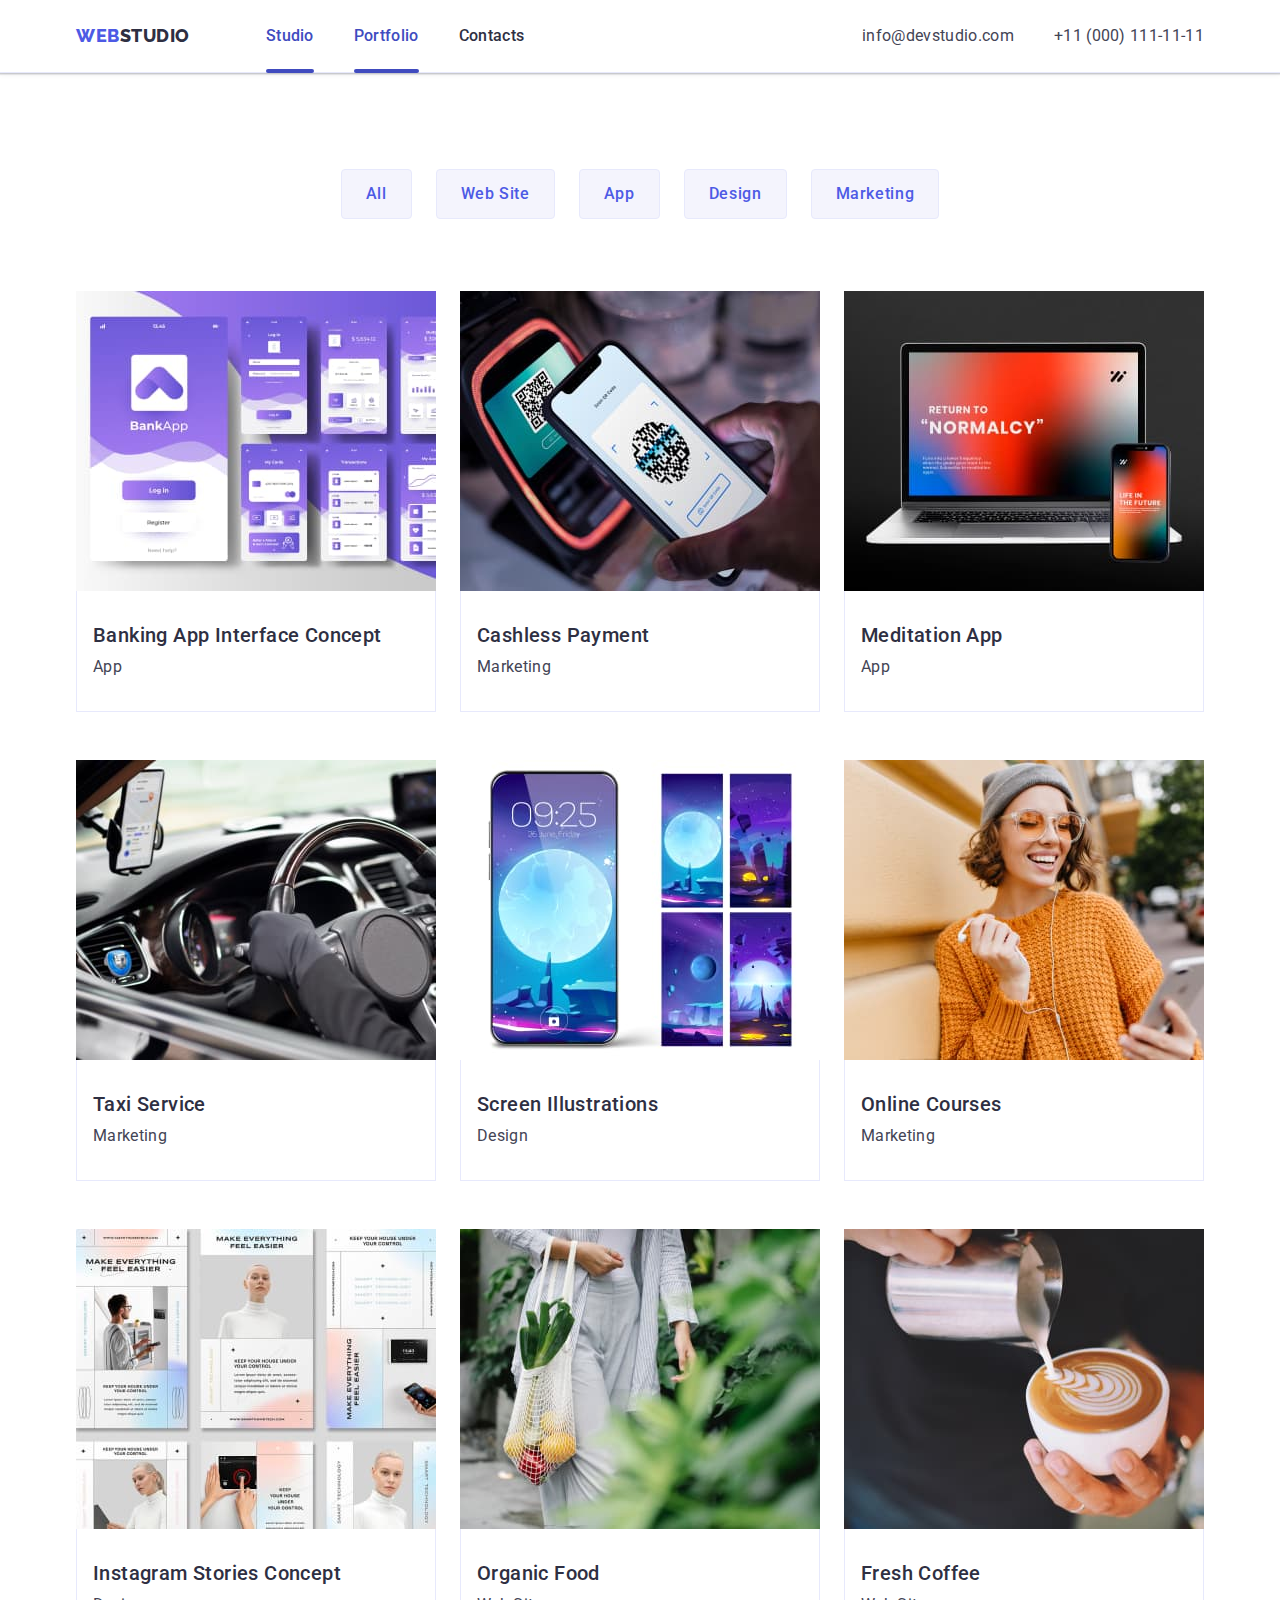
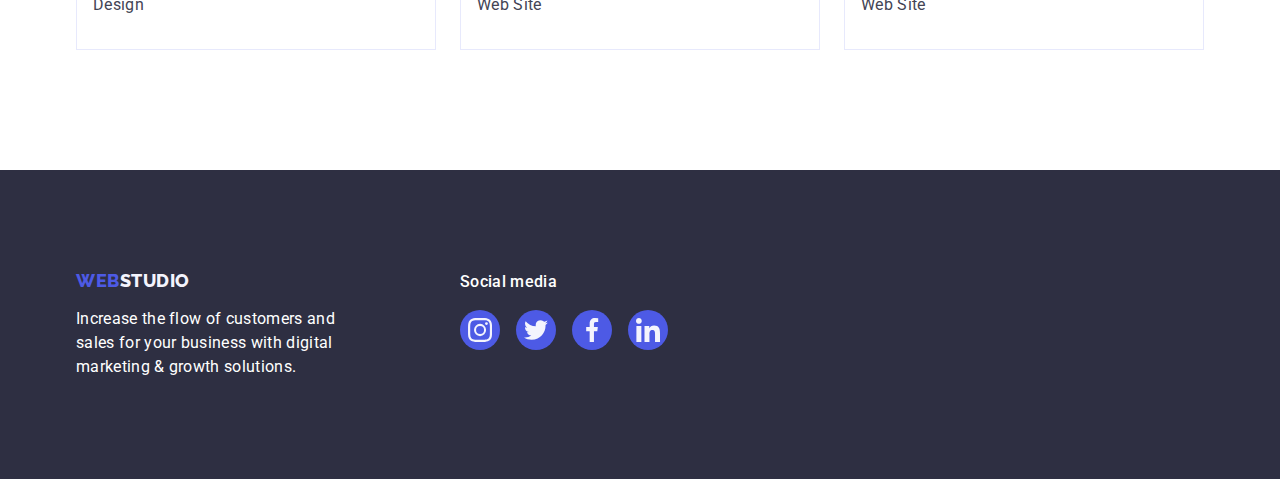
==== commit a1b33d31: "Update portfolio.html" ====
--- a/portfolio.html
+++ b/portfolio.html
@@ -26,7 +26,7 @@
           >
           <ul class="site-nav list">
             <li class="item">
-              <a href="./index.html" class="navigation link">Studio</a>
+              <a href="./index.html" class="navigation current link">Studio</a>
             </li>
 
             <li class="item">
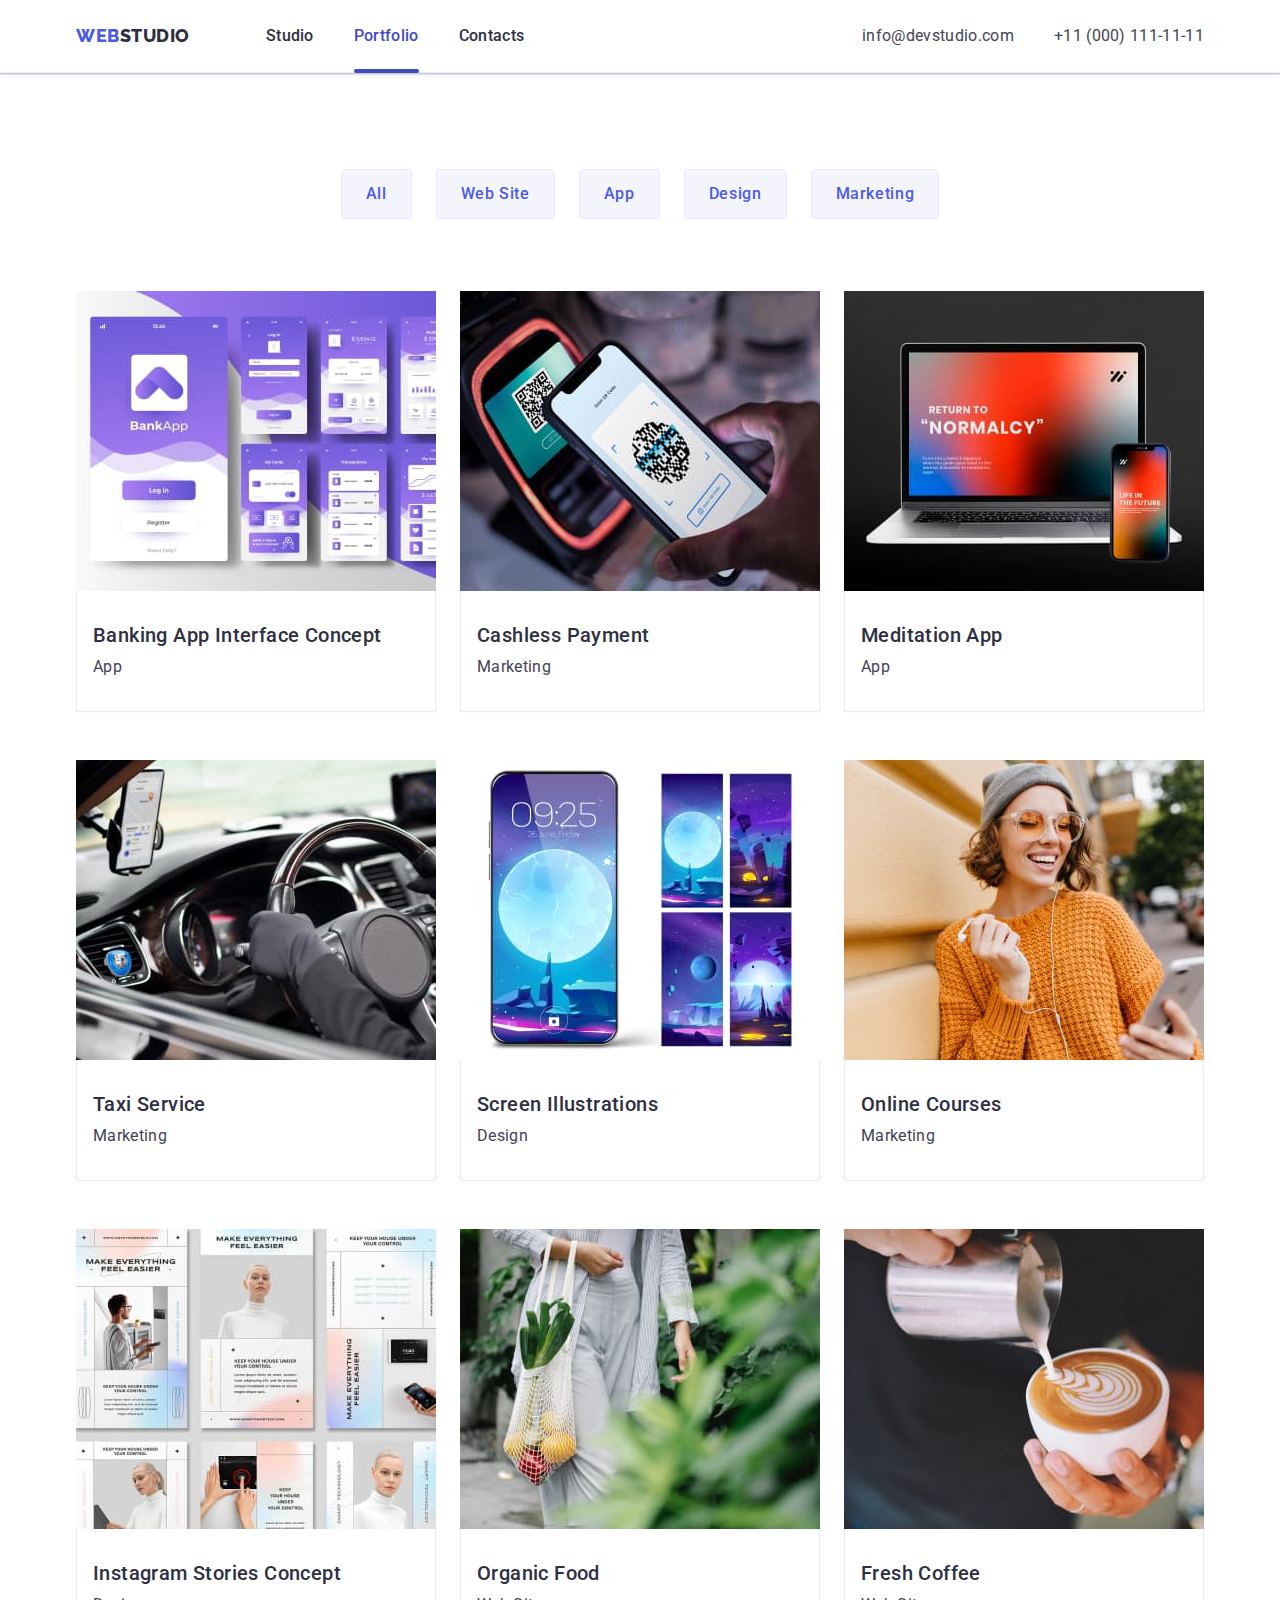
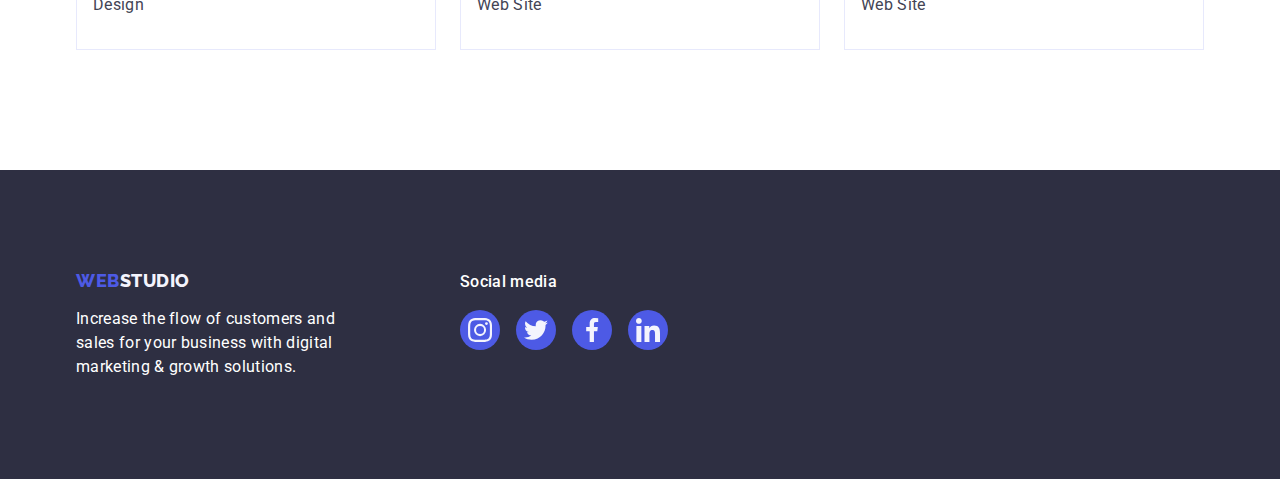
==== commit fb2c64dc: "Update portfolio.html" ====
--- a/portfolio.html
+++ b/portfolio.html
@@ -26,7 +26,7 @@
           >
           <ul class="site-nav list">
             <li class="item">
-              <a href="./index.html" class="navigation current link">Studio</a>
+              <a href="./index.html" class="navigation link">Studio</a>
             </li>
 
             <li class="item">
